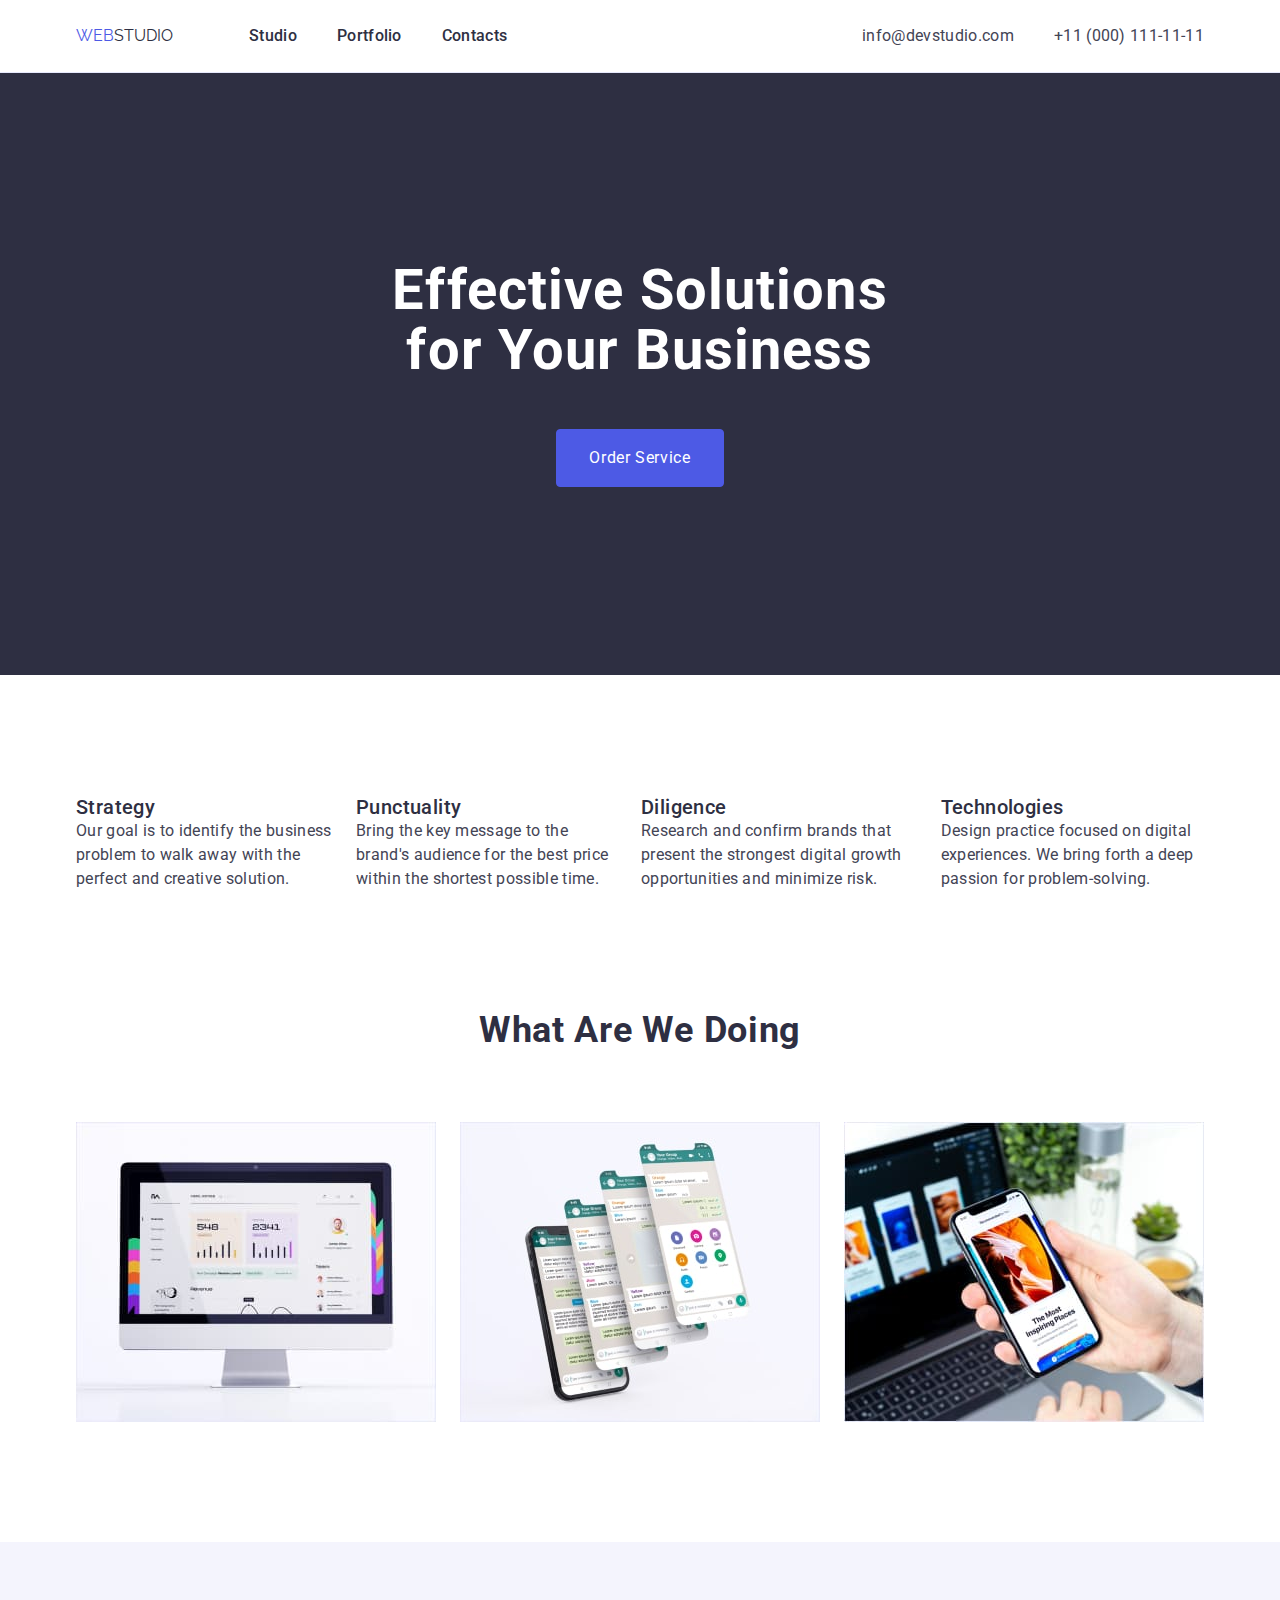
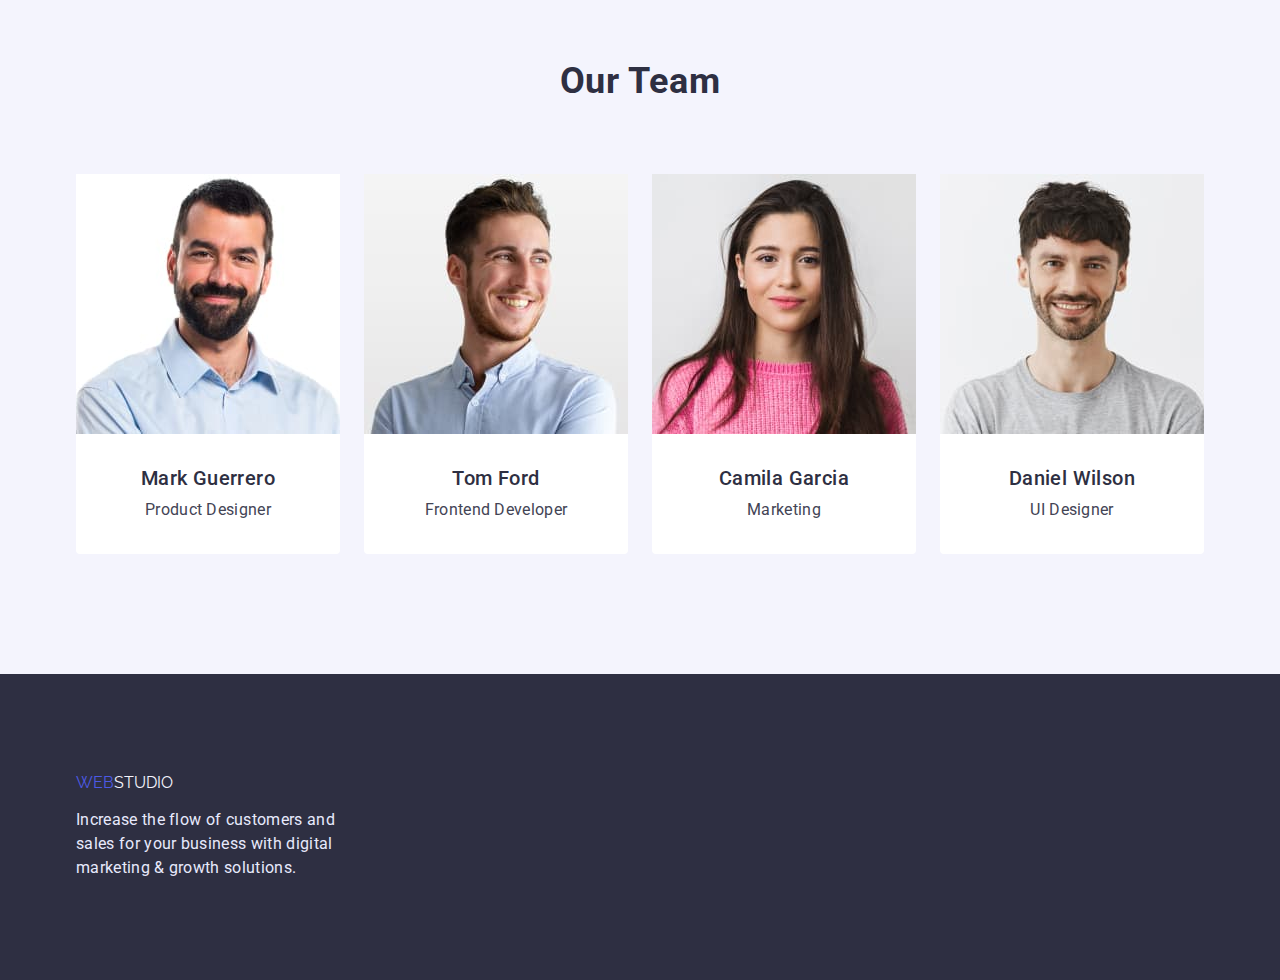
==== index.html @ 445b0596 "Initial commit" ====
<!DOCTYPE html>
<html lang="en">
	<head>
		<meta charset="UTF-8" />
		<meta http-equiv="X-UA-Compatible" content="IE=edge" />
		<meta name="viewport" content="width=device-width, initial-scale=1.0" />
		<title>WebStudio</title>
		<link
			rel="stylesheet"
			href="https://cdnjs.cloudflare.com/ajax/libs/modern-normalize/1.1.0/modern-normalize.min.css"
		/>
		<link rel="stylesheet" href="./css/styles.css" />
		<link rel="preconnect" href="https://fonts.googleapis.com" />
		<link rel="preconnect" href="https://fonts.gstatic.com" crossorigin />
		<link
			href="https://fonts.googleapis.com/css2?family=Raleway:wght@800&family=Roboto:wght@400;500;700&display=swap"
			rel="stylesheet"
		/>
	</head>
	<body>
		<header class="header-blok">
			<div class="container header-container">
				<nav class="header-navigation">
					<a href="./index.html" class="header-logo logo-bluу logo">Web<span class="logo-black">Studio</span></a>
					<ul class="header-list items">
						<li><a href="./index.html" class="site-nav">Studio</a></li>
						<li><a href="./portfolio.html" class="site-nav">Portfolio</a></li>
						<li><a href="#" class="site-nav">Contacts</a></li>
					</ul>
				</nav>
				<address>
					<ul class="header-tel items">
						<li><a href="mailto:info@devstudio.com" class="mail-nav">info@devstudio.com</a></li>
						<li><a href="tel:+110001111111" class="mail-nav">+11 (000) 111-11-11</a></li>
					</ul>
				</address>
			</div>
		</header>
		<main>
			<!-- hero section -->

			<section class="hero">
				<div class="container hero-container">
					<h1 class="hero-caption">Effective Solutions for Your Business</h1>
					<button type="button" class="hero-btn">Order Service</button>
				</div>
			</section>

			<!-- /hero section -->
			<!-- Properties section -->
			<section class="section">
				<div class="container">
					<h2 class="visually-hidden">Properties</h2>
					<ul class="items container-items">
						<li class="block-items">
							<h3 class="title-properties">Strategy</h3>
							<p class="text-properties">
								Our goal is to identify the business problem to walk away with the perfect and creative solution.
							</p>
						</li>
						<li class="block-items">
							<h3 class="title-properties">Punctuality</h3>
							<p class="text-properties">
								Bring the key message to the brand's audience for the best price within the shortest possible time.
							</p>
						</li>
						<li class="block-items">
							<h3 class="title-properties">Diligence</h3>
							<p class="text-properties">
								Research and confirm brands that present the strongest digital growth opportunities and minimize risk.
							</p>
						</li>
						<li class="block-items">
							<h3 class="title-properties">Technologies</h3>
							<p class="text-properties">
								Design practice focused on digital experiences. We bring forth a deep passion for problem-solving.
							</p>
						</li>
					</ul>
				</div>
			</section>
			<!-- /Properties section -->
			<!-- What are we doing section -->
			<section class="section section-what">
				<div class="container">
					<h2 class="title-what">What are we doing</h2>
					<ul class="items items-picture">
						<li><img src="./images/img1.jpg" alt="PC" width="360" /></li>
						<li>
							<img src="./images/img2.jpg" alt="Аpplications" width="360" />
						</li>
						<li>
							<img src="./images/img3.jpg" alt="Phone and laptop" width="360" />
						</li>
					</ul>
				</div>
			</section>
			<!-- /What are we doing section -->
			<!-- Our Team section -->
			<section class="section container-team">
				<div class="container">
					<h2 class="title-team">Our Team</h2>
					<ul class="items items-picture">
						<li class="team-picture">
							<img src="./images/img4.jpg" alt="Mark Guerrero" width="264" />
							<div class="team-blok-text">
								<h3 class="title-team-name">Mark Guerrero</h3>
								<p class="text-team">Product Designer</p>
							</div>
						</li>

						<li class="team-picture">
							<img src="./images/img5.jpg" alt="Tom Ford" width="264" />
							<div class="team-blok-text">
								<h3 class="title-team-name">Tom Ford</h3>
								<p class="text-team">Frontend Developer</p>
							</div>
						</li>

						<li class="team-picture">
							<img src="./images/img6.jpg" alt="Camila Garcia" width="264" />
							<div class="team-blok-text">
								<h3 class="title-team-name">Camila Garcia</h3>
								<p class="text-team">Marketing</p>
							</div>
						</li>

						<li class="team-picture">
							<img src="./images/img7.jpg" alt="Daniel Wilson" width="264" />
							<div class="team-blok-text">
								<h3 class="title-team-name">Daniel Wilson</h3>
								<p class="text-team">UI Designer</p>
							</div>
						</li>
					</ul>
				</div>
			</section>
			<!-- /Our Team section -->
		</main>
		<footer class="block-footer">
			<div class="container">
				<a href="./index.html" class="logo-bluу logo">Web<span class="logo-white">Studio</span></a>
				<p class="text-footer">
					Increase the flow of customers and sales for your business with digital marketing & growth solutions.
				</p>
			</div>
		</footer>
	</body>
</html>
---- css/styles.css ----
html {
	box-sizing: border-box;
}
*,
*::before,
*::after {
	box-sizing: inherit;
}
h1,
h2,
h3,
h4,
h5,
h6,
p {
	margin: 0;
}
img {
	display: block;
	max-width: 100%;
	height: auto;
}
ul {
	margin: 0;
}
:root {
	--firma-color: #4d5ae5;
	--hero-btn-color: #404bbf;
	--firma-background-color: #2e2f42;
	--text-color: #434455;
	--white-color: #ffffff;
	--white-logo-color: #f4f4fd;
	--white-text-footer: #e7e9fc;
	--secondary-font: "Raleway", sans-serif;
}
.visually-hidden {
	position: absolute;
	width: 1px;
	height: 1px;
	margin: -1px;
	border: 0;
	padding: 0;

	white-space: nowrap;
	clip-path: inset(100%);
	clip: rect(0 0 0 0);
	overflow: hidden;
}
body {
	margin: 0;
	font-family: "Roboto", sans-serif;
	text-decoration: none;
}
.section {
	padding-top: 120px;
	padding-bottom: 120px;
}
.container {
	padding-left: 15px;
	padding-right: 15px;
	width: 1158px;
	margin: 0 auto;
}

/* ---- header ----  */
.items {
	display: flex;
	align-items: center;
	padding: 0;
	margin: 0;
	list-style-type: none;
}
.header-blok {
	padding: 24px 0;
	border-bottom: 1px solid var(--white-text-footer);
	background-color: var(--white-color);
}
.header-container {
	display: flex;
	align-items: center;
}
.header-navigation {
	display: flex;
	align-items: center;
}
.header-logo {
	display: flex;
	margin-right: 76px;
}
.header-list {
	display: flex;
	gap: 40px;
}
.header-tel {
	display: flex;
	gap: 40px;
}

.logo {
	font-family: "Raleway", sans-serif;
	text-decoration: none;
	text-transform: uppercase;
}
.logo-bluу {
	color: var(--firma-color);
}
.logo-black {
	font-family: "Raleway", sans-serif;
	color: var(--firma-background-color);
}

.site-nav {
	text-decoration: none;
	list-style-type: none;
	font-weight: 500;
	font-size: 16px;
	line-height: 1.5;
	letter-spacing: 0.02em;
	color: var(--firma-background-color);
}
.mail-nav:hover,
.mail-nav:focus,
.site-nav:hover,
.site-nav:focus {
	color: var(--firma-color);
}
address {
	margin-left: auto;
}
.mail-nav {
	font-style: normal;
	text-decoration: none;
	font-weight: 400;
	font-size: 16px;
	line-height: 1.5;
	letter-spacing: 0.02em;
	color: var(--text-color);
	margin-left: auto;
}
/* ---- /header ---- */
.hero {
	box-sizing: border-box;
	text-align: center;
	background-color: var(--firma-background-color);
	padding-top: 188px;
	padding-bottom: 188px;
}

.hero-caption {
	display: flex;

	font-weight: 700;
	font-size: 56px;
	line-height: 1.07;
	letter-spacing: 0.02em;
	color: var(--white-color);
	margin: 0 auto;
	max-width: 498px;
}
.hero-container {
	display: inline-block;
}
.hero-btn:hover,
.hero-btn:focus {
	cursor: pointer;
	background-color: var(--hero-btn-color);
}
.hero-btn {
	font-family: "Roboto";
	font-size: 16px;
	line-height: 1.5;
	letter-spacing: 0.04em;
	color: var(--white-color);
	background: var(--firma-color);
	border: 1px solid var(--firma-color);

	border-radius: 4px;
	display: flex;
	flex-direction: row;
	align-items: flex-start;
	text-align: center;
	padding: 16px 32px;
	gap: 10px;
	margin-top: 48px;
	margin-left: auto;
	margin-right: auto;
}
.block-items {
	width: calc((100%-72px) / 4);
}
.container-items {
	display: flex;
	gap: 24px;
}
.title-properties {
	font-weight: 500;
	font-size: 20px;
	line-height: 1.2;
	letter-spacing: 0.02em;
	color: var(--firma-background-color);
}
.text-properties {
	font-size: 16px;
	line-height: 1.5;
	letter-spacing: 0.02em;
	color: var(--text-color);
}
.section-what {
	padding-top: 0px;
}
.title-what {
	box-sizing: border-box;
	text-align: center;

	margin-bottom: 72px;
	font-weight: 700;
	font-size: 36px;
	line-height: 1.1;
	letter-spacing: 0.02em;
	text-transform: capitalize;
	color: var(--firma-background-color);
}
.items-picture {
	display: flex;
	gap: 24px;
}
.team-blok-text {
	padding-top: 32px;
	padding-bottom: 32px;
}
.title-team {
	box-sizing: border-box;
	text-align: center;
	margin-bottom: 72px;

	font-weight: 700;
	font-size: 36px;
	line-height: 1.1;
	letter-spacing: 0.02em;
	text-transform: capitalize;
	color: var(--firma-background-color);
}
.title-team-name {
	margin-bottom: 8px;
	display: flex;
	flex-direction: column;
	justify-content: center;
	align-items: center;
	font-weight: 500;
	font-size: 20px;
	line-height: 1.2;
	letter-spacing: 0.02em;
	color: var(--firma-background-color);
}
.text-team {
	display: flex;
	flex-direction: column;
	justify-content: center;
	align-items: center;
	font-weight: 400;
	font-size: 16px;
	line-height: 1.5;
	letter-spacing: 0.02em;
	color: var(--text-color);
}

.container-team {
	background-color: var(--white-logo-color);
}

.team-picture {
	background-color: var(--white-color);

	border-radius: 0px 0px 4px 4px;
}

.hero-portfolio-btn:hover,
.hero-portfolio-btn:focus {
	cursor: pointer;
	background-color: var(--firma-color);
	color: var(--white-color);
}

.hero-caption {
	font-family: "Roboto", sans-serif;

	font-size: 56px;
	line-height: 1.07;
	letter-spacing: 0.02em;

	color: var(--white-color);
}
.section-portfolio {
	background-color: var(--white-color);
	padding-top: 96px;
	padding-bottom: 120px;
}
.hero-portfolio {
	margin-right: auto;
	margin-left: auto;
	gap: 24px;
	display: flex;
	flex-direction: row;
	justify-content: center;
	align-items: center;

	margin-bottom: 72px;
}
.hero-portfolio-btn {
	font-family: "Roboto";
	font-style: normal;
	font-weight: 500;
	font-size: 16px;
	line-height: 1.5;
	letter-spacing: 0.04em;
	color: var(--firma-color);
	background: var(--white-logo-color);
	border: 1px solid var(--white-text-footer);
	border-radius: 4px;
	padding: 12px 24px;
}
.title-portfolio {
	font-weight: 500;
	font-size: 20px;
	line-height: 1.2;
	letter-spacing: 0.02em;
	color: var(--firma-background-color);
}
.text-portfolio {
	font-family: "Roboto";
	font-style: normal;
	font-weight: 400;
	font-size: 16px;
	line-height: 1.5;
	letter-spacing: 0.02em;
	color: var(--text-color);
	margin-top: 8px;
}

.cards-portfolio {
	flex-wrap: wrap;
	justify-content: center;
	row-gap: 48px;
	column-gap: 24px;
}
.cards-portfolio-list {
	padding: 32px 16px;
	border: 1px solid var(--white-text-footer);
	border-top: 0;
}

.block-footer {
	padding-top: 100px;
	padding-bottom: 100px;
	background-color: var(--firma-background-color);
}
.text-footer {
	max-width: 264px;
	margin-top: 16px;

	font-family: "Roboto";
	font-style: normal;
	font-size: 16px;
	line-height: 1.5;
	letter-spacing: 0.02em;
	color: var(--white-text-footer);
}
.logo-white {
	color: var(--white-logo-color);
}
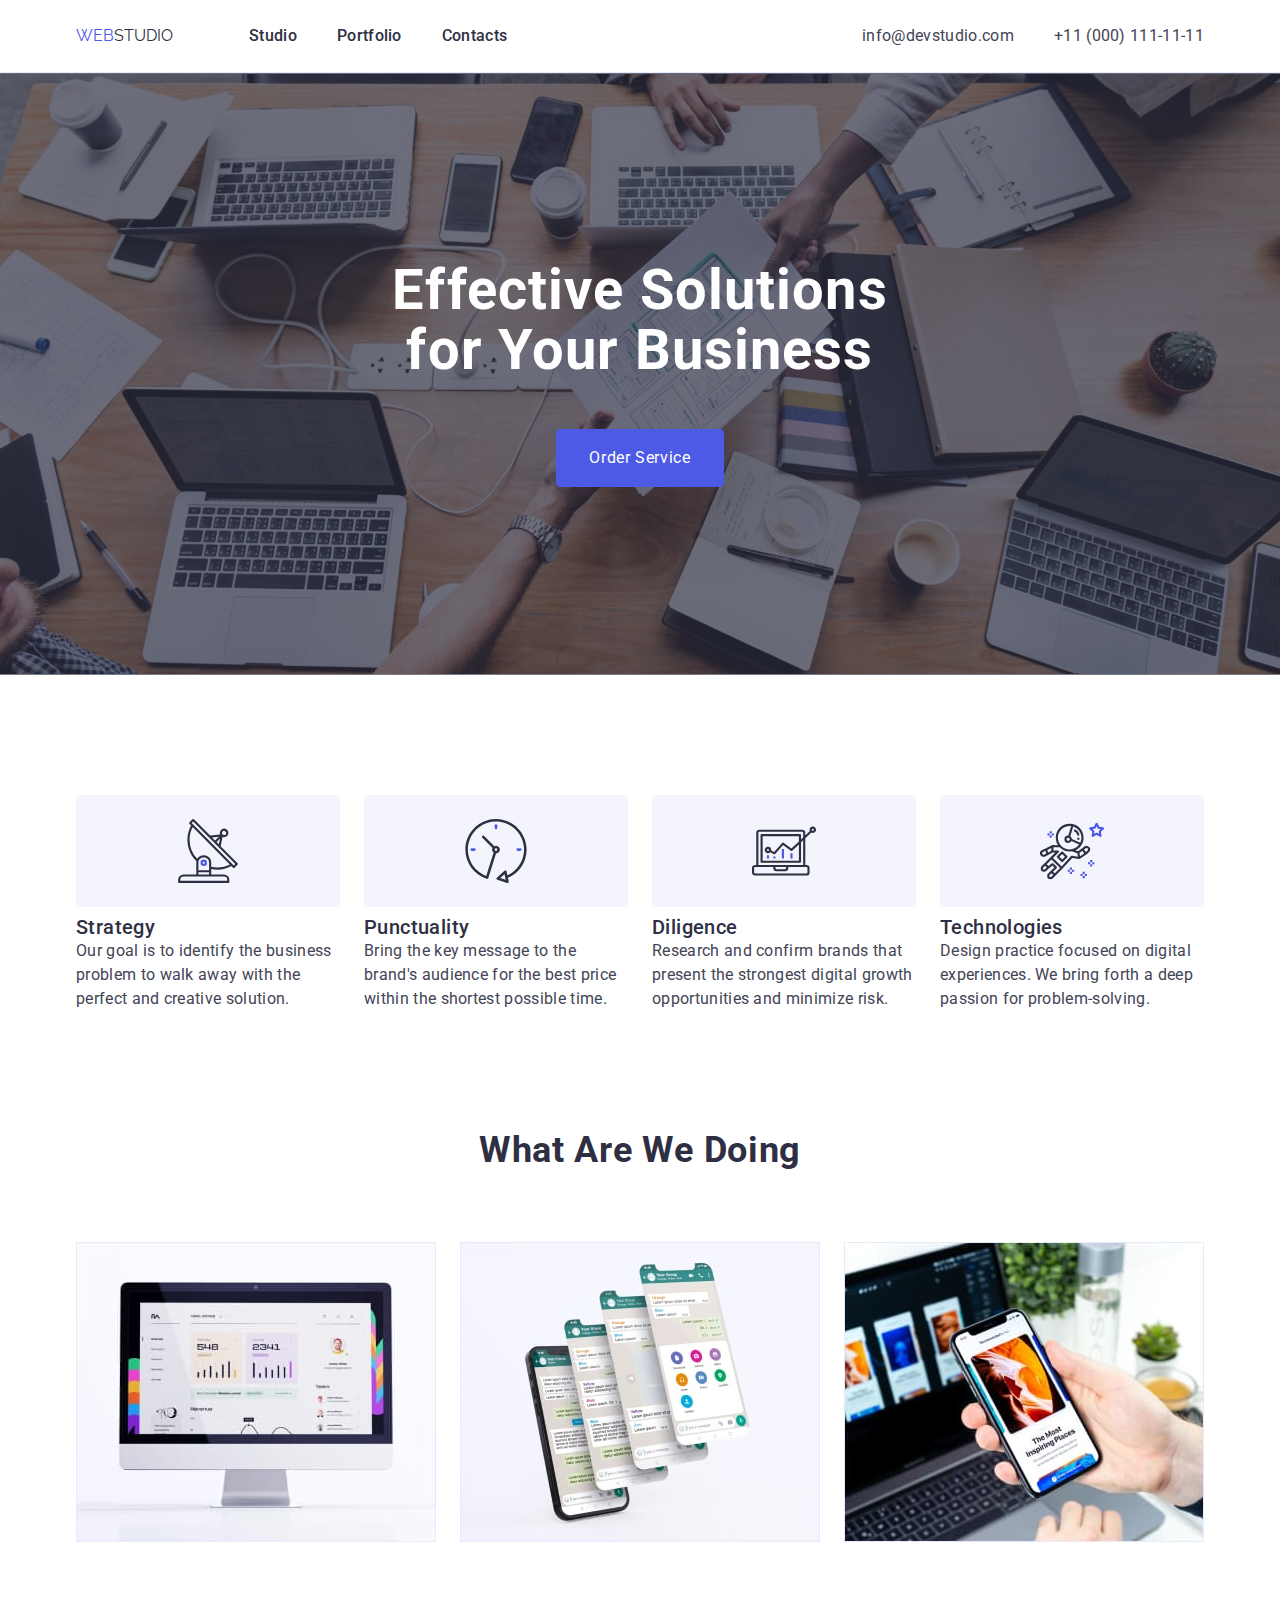
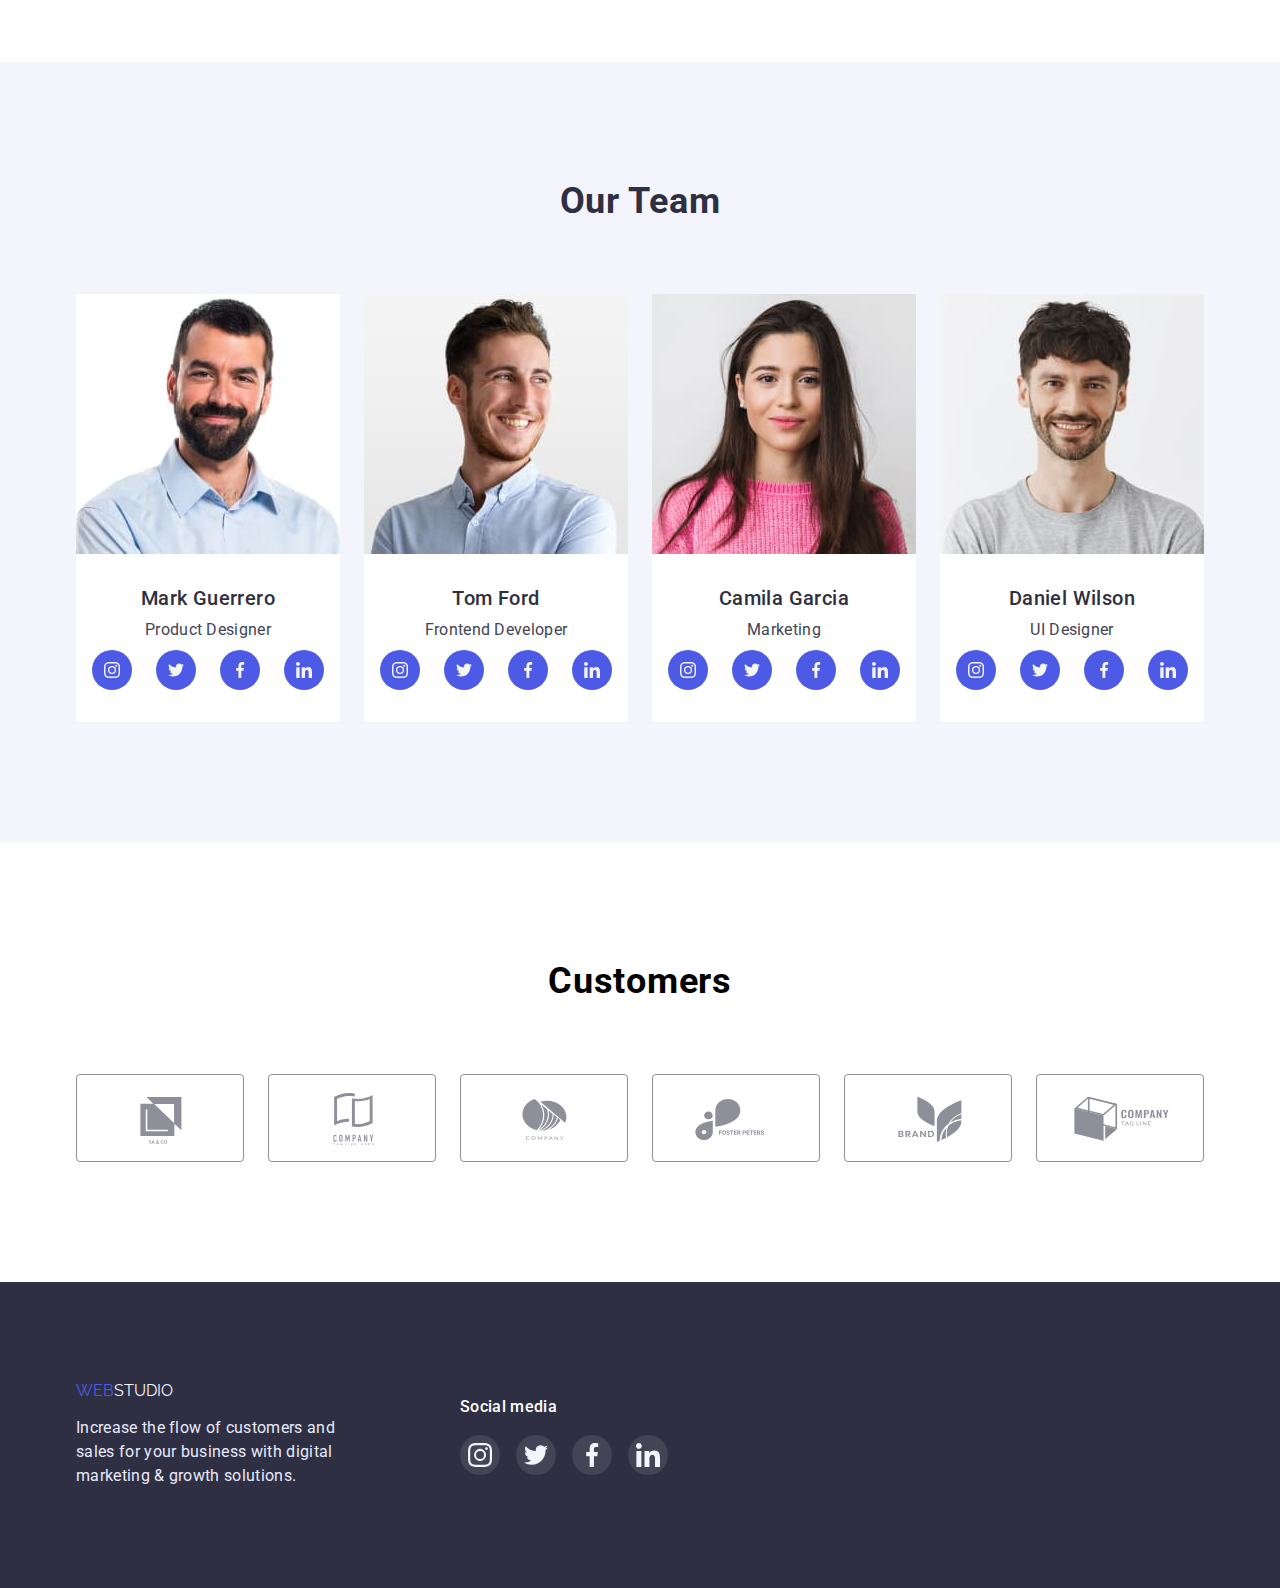
==== commit d1ba6518: "Customers," ====
--- a/index.html
+++ b/index.html
@@ -53,24 +53,44 @@
 					<h2 class="visually-hidden">Properties</h2>
 					<ul class="items container-items">
 						<li class="block-items">
+							<div class="blok-properties">
+								<svg width="64" height="64">
+									<use href="./images/symbol-defs.svg#icon-antenna"></use>
+								</svg>
+							</div>
 							<h3 class="title-properties">Strategy</h3>
 							<p class="text-properties">
 								Our goal is to identify the business problem to walk away with the perfect and creative solution.
 							</p>
 						</li>
 						<li class="block-items">
+							<div class="blok-properties">
+								<svg width="64" height="64">
+									<use href="./images/symbol-defs.svg#icon-clock"></use>
+								</svg>
+							</div>
 							<h3 class="title-properties">Punctuality</h3>
 							<p class="text-properties">
 								Bring the key message to the brand's audience for the best price within the shortest possible time.
 							</p>
 						</li>
 						<li class="block-items">
+							<div class="blok-properties">
+								<svg width="64" height="64">
+									<use href="./images/symbol-defs.svg#icon-diagram"></use>
+								</svg>
+							</div>
 							<h3 class="title-properties">Diligence</h3>
 							<p class="text-properties">
 								Research and confirm brands that present the strongest digital growth opportunities and minimize risk.
 							</p>
 						</li>
 						<li class="block-items">
+							<div class="blok-properties">
+								<svg width="64" height="64">
+									<use href="./images/symbol-defs.svg#icon-astronaut"></use>
+								</svg>
+							</div>
 							<h3 class="title-properties">Technologies</h3>
 							<p class="text-properties">
 								Design practice focused on digital experiences. We bring forth a deep passion for problem-solving.
@@ -106,6 +126,29 @@
 							<div class="team-blok-text">
 								<h3 class="title-team-name">Mark Guerrero</h3>
 								<p class="text-team">Product Designer</p>
+								<ul class="team-sicial-list items">
+									<li class="team-social-item"
+										><a href="" class="team-social-link">
+											<svg class="team-social-icon" width="16" height="16">
+												<use href="./images/symbol-defs.svg#icon-instagram"></use>
+											</svg> </a
+									></li>
+									<li class="team-social-item"
+										><a href="" class="team-social-link"
+											><svg class="team-social-icon" width="16" height="16">
+												<use href="./images/symbol-defs.svg#icon-twitter"></use></svg></a
+									></li>
+									<li class="team-social-item"
+										><a href="" class="team-social-link"
+											><svg class="team-social-icon" width="16" height="16">
+												<use href="./images/symbol-defs.svg#icon-facebook"></use></svg></a
+									></li>
+									<li class="team-social-item"
+										><a href="" class="team-social-link"
+											><svg class="team-social-icon" width="16" height="16">
+												<use href="./images/symbol-defs.svg#icon-linkedin"></use></svg></a
+									></li>
+								</ul>
 							</div>
 						</li>
 
@@ -114,6 +157,29 @@
 							<div class="team-blok-text">
 								<h3 class="title-team-name">Tom Ford</h3>
 								<p class="text-team">Frontend Developer</p>
+								<ul class="team-sicial-list items">
+									<li class="team-social-item"
+										><a href="" class="team-social-link">
+											<svg class="team-social-icon" width="16" height="16">
+												<use href="./images/symbol-defs.svg#icon-instagram"></use>
+											</svg> </a
+									></li>
+									<li class="team-social-item"
+										><a href="" class="team-social-link"
+											><svg class="team-social-icon" width="16" height="16">
+												<use href="./images/symbol-defs.svg#icon-twitter"></use></svg></a
+									></li>
+									<li class="team-social-item"
+										><a href="" class="team-social-link"
+											><svg class="team-social-icon" width="16" height="16">
+												<use href="./images/symbol-defs.svg#icon-facebook"></use></svg></a
+									></li>
+									<li class="team-social-item"
+										><a href="" class="team-social-link"
+											><svg class="team-social-icon" width="16" height="16">
+												<use href="./images/symbol-defs.svg#icon-linkedin"></use></svg></a
+									></li>
+								</ul>
 							</div>
 						</li>
 
@@ -122,6 +188,29 @@
 							<div class="team-blok-text">
 								<h3 class="title-team-name">Camila Garcia</h3>
 								<p class="text-team">Marketing</p>
+								<ul class="team-sicial-list items">
+									<li class="team-social-item"
+										><a href="" class="team-social-link">
+											<svg class="team-social-icon" width="16" height="16">
+												<use href="./images/symbol-defs.svg#icon-instagram"></use>
+											</svg> </a
+									></li>
+									<li class="team-social-item"
+										><a href="" class="team-social-link"
+											><svg class="team-social-icon" width="16" height="16">
+												<use href="./images/symbol-defs.svg#icon-twitter"></use></svg></a
+									></li>
+									<li class="team-social-item"
+										><a href="" class="team-social-link"
+											><svg class="team-social-icon" width="16" height="16">
+												<use href="./images/symbol-defs.svg#icon-facebook"></use></svg></a
+									></li>
+									<li class="team-social-item"
+										><a href="" class="team-social-link"
+											><svg class="team-social-icon" width="16" height="16">
+												<use href="./images/symbol-defs.svg#icon-linkedin"></use></svg></a
+									></li>
+								</ul>
 							</div>
 						</li>
 
@@ -130,19 +219,111 @@
 							<div class="team-blok-text">
 								<h3 class="title-team-name">Daniel Wilson</h3>
 								<p class="text-team">UI Designer</p>
+								<ul class="team-sicial-list items">
+									<li class="team-social-item"
+										><a href="" class="team-social-link">
+											<svg width="16" height="16">
+												<use href="./images/symbol-defs.svg#icon-instagram"></use>
+											</svg> </a
+									></li>
+									<li class="team-social-item"
+										><a href="" class="team-social-link"
+											><svg width="16" height="16">
+												<use href="./images/symbol-defs.svg#icon-twitter"></use></svg></a
+									></li>
+									<li class="team-social-item"
+										><a href="" class="team-social-link"
+											><svg width="16" height="16">
+												<use href="./images/symbol-defs.svg#icon-facebook"></use></svg></a
+									></li>
+									<li class="team-social-item"
+										><a href="" class="team-social-link"
+											><svg width="16" height="16">
+												<use href="./images/symbol-defs.svg#icon-linkedin"></use></svg></a
+									></li>
+								</ul>
 							</div>
 						</li>
 					</ul>
 				</div>
 			</section>
+			<!-- Customers section -->
+			<section class="section container-customers">
+				<h2 class="title-customers">Customers</h2>
+				<ul class="customers-list items">
+					<li class="customers-item"
+						><a href="" class="customers-link"
+							><svg class="customers-icon" width="104" height="56">
+								<use href="./images/symbol-defs.svg#icon-Logo-yh-co"></use></svg></a
+					></li>
+					<li class="customers-item"
+						><a href="" class="customers-link"
+							><svg class="customers-icon" width="104" height="56">
+								<use href="./images/symbol-defs.svg#icon-Logo-tagline-here"></use></svg></a
+					></li>
+					<li class="customers-item"
+						><a href="" class="customers-link"
+							><svg class="customers-icon" width="104" height="56">
+								<use href="./images/symbol-defs.svg#icon-Logo-company"></use></svg></a
+					></li>
+					<li class="customers-item"
+						><a href="" class="customers-link"
+							><svg class="customers-icon" width="104" height="56">
+								<use href="./images/symbol-defs.svg#icon-Logo-foster"></use></svg></a
+					></li>
+					<li class="customers-item"
+						><a href="" class="customers-link"
+							><svg class="customers-icon" width="104" height="56">
+								<use href="./images/symbol-defs.svg#icon-Logo-brand"></use></svg></a
+					></li>
+					<li class="customers-item"
+						><a href="" class="customers-link"
+							><svg class="customers-icon" width="104" height="56">
+								<use href="./images/symbol-defs.svg#icon-Logo-tag-line"></use></svg></a
+					></li>
+				</ul>
+			</section>
+
+			<!-- /Customers section -->
+
 			<!-- /Our Team section -->
 		</main>
 		<footer class="block-footer">
 			<div class="container">
-				<a href="./index.html" class="logo-bluу logo">Web<span class="logo-white">Studio</span></a>
-				<p class="text-footer">
-					Increase the flow of customers and sales for your business with digital marketing & growth solutions.
-				</p>
+				<ul class="footer-item items">
+					<li>
+						<a href="./index.html" class="logo-bluу logo">Web<span class="logo-white">Studio</span></a>
+						<p class="text-footer">
+							Increase the flow of customers and sales for your business with digital marketing & growth solutions.
+						</p>
+					</li>
+					<li>
+						<h3 class="footer-title">Social media</h3>
+						<ul class="footer-sicial-list items">
+							<li class="footer-social-item"
+								><a href="" class="footer-social-link">
+									<svg width="24" height="24">
+										<use href="./images/symbol-defs.svg#icon-instagram"></use>
+									</svg> </a
+							></li>
+							<li class="footer-social-item"
+								><a href="" class="footer-social-link"
+									><svg width="24" height="24">
+										<use href="./images/symbol-defs.svg#icon-twitter"></use></svg></a
+							></li>
+							<li class="footer-social-item"
+								><a href="" class="footer-social-link"
+									><svg width="24" height="24">
+										<use href="./images/symbol-defs.svg#icon-facebook"></use></svg></a
+							></li>
+							<li class="footer-social-item"
+								><a href="" class="footer-social-link"
+									><svg width="24" height="24">
+										<use href="./images/symbol-defs.svg#icon-linkedin"></use></svg></a
+							></li>
+						</ul>
+					</li>
+				</ul>
 			</div>
 		</footer>
 	</body>
--- a/css/styles.css
+++ b/css/styles.css
@@ -31,6 +31,8 @@
 	--white-color: #ffffff;
 	--white-logo-color: #f4f4fd;
 	--white-text-footer: #e7e9fc;
+	--grey-color: #8e8f99;
+	--icon-salat: #31d0aa;
 	--secondary-font: "Raleway", sans-serif;
 }
 .visually-hidden {
@@ -141,9 +143,14 @@
 .hero {
 	box-sizing: border-box;
 	text-align: center;
-	background-color: var(--firma-background-color);
+	/* background-color: var(--firma-background-color); */
+
 	padding-top: 188px;
 	padding-bottom: 188px;
+	background-image: linear-gradient(90deg, rgba(46, 47, 66, 0.7), 100%, rgba(46, 47, 66, 0.7) 100%),
+		url(../images/people-office.jpg);
+	background-repeat: no-repeat;
+	background-position: center;
 }
 
 .hero-caption {
@@ -192,7 +199,19 @@
 	display: flex;
 	gap: 24px;
 }
+.blok-properties {
+	display: flex;
+	justify-content: center;
+	align-items: center;
+	width: 264px;
+	height: 112px;
+	border: 1px solid var(--white-logo-color);
+	border-radius: 4px;
+	background-color: var(--white-logo-color);
+}
+
 .title-properties {
+	margin-top: 8px;
 	font-weight: 500;
 	font-size: 20px;
 	line-height: 1.2;
@@ -262,6 +281,7 @@
 	line-height: 1.5;
 	letter-spacing: 0.02em;
 	color: var(--text-color);
+	margin-bottom: 8px;
 }
 
 .container-team {
@@ -270,8 +290,30 @@
 
 .team-picture {
 	background-color: var(--white-color);
-
 	border-radius: 0px 0px 4px 4px;
+}
+.team-sicial-list {
+	display: flex;
+	justify-content: center;
+	gap: 24px;
+}
+
+.team-social-item {
+	width: 40px;
+	height: 40px;
+}
+.team-social-link {
+	display: flex;
+	justify-content: center;
+	align-items: center;
+	width: 100%;
+	height: 100%;
+	border-radius: 50%;
+	background-color: var(--firma-color);
+}
+.team-social-link:hover,
+.team-social-link:focus {
+	background-color: var(--hero-btn-color);
 }
 
 .hero-portfolio-btn:hover,
@@ -348,6 +390,45 @@
 	border: 1px solid var(--white-text-footer);
 	border-top: 0;
 }
+.title-customers {
+	box-sizing: border-box;
+	text-align: center;
+	margin-bottom: 72px;
+
+	font-weight: 700;
+	font-size: 36px;
+	line-height: 1.1;
+	letter-spacing: 0.02em;
+	text-transform: capitalize;
+}
+.customers-item {
+	width: 168px;
+	height: 88px;
+}
+.customers-link {
+	display: flex;
+	justify-content: center;
+	align-items: center;
+	width: 100%;
+	height: 100%;
+	color: var(--grey-color);
+	border: 1px solid var(--grey-color);
+	border-radius: 4px;
+}
+.customers-link:hover,
+.customers-link:focus {
+	color: var(--hero-btn-color);
+	border: 1px solid var(--hero-btn-color);
+}
+
+.customers-icon {
+	fill: currentColor;
+}
+.customers-list {
+	display: flex;
+	justify-content: center;
+	gap: 24px;
+}
 
 .block-footer {
 	padding-top: 100px;
@@ -368,3 +449,40 @@
 .logo-white {
 	color: var(--white-logo-color);
 }
+.footer-title {
+	margin-bottom: 16px;
+
+	font-style: normal;
+	font-weight: 500;
+	font-size: 16px;
+	line-height: 1.5;
+	letter-spacing: 0.02em;
+	color: var(--white-color);
+}
+.footer-item {
+	display: flex;
+	gap: 120px;
+}
+.footer-sicial-list {
+	display: flex;
+	justify-content: center;
+	gap: 16px;
+}
+
+.footer-social-item {
+	width: 40px;
+	height: 40px;
+}
+.footer-social-link {
+	display: flex;
+	justify-content: center;
+	align-items: center;
+	width: 100%;
+	height: 100%;
+	border-radius: 50%;
+	background-color: rgba(255, 255, 255, 0.1);
+}
+.footer-social-link:hover,
+.footer-social-link:focus {
+	background-color: var(--icon-salat);
+}
